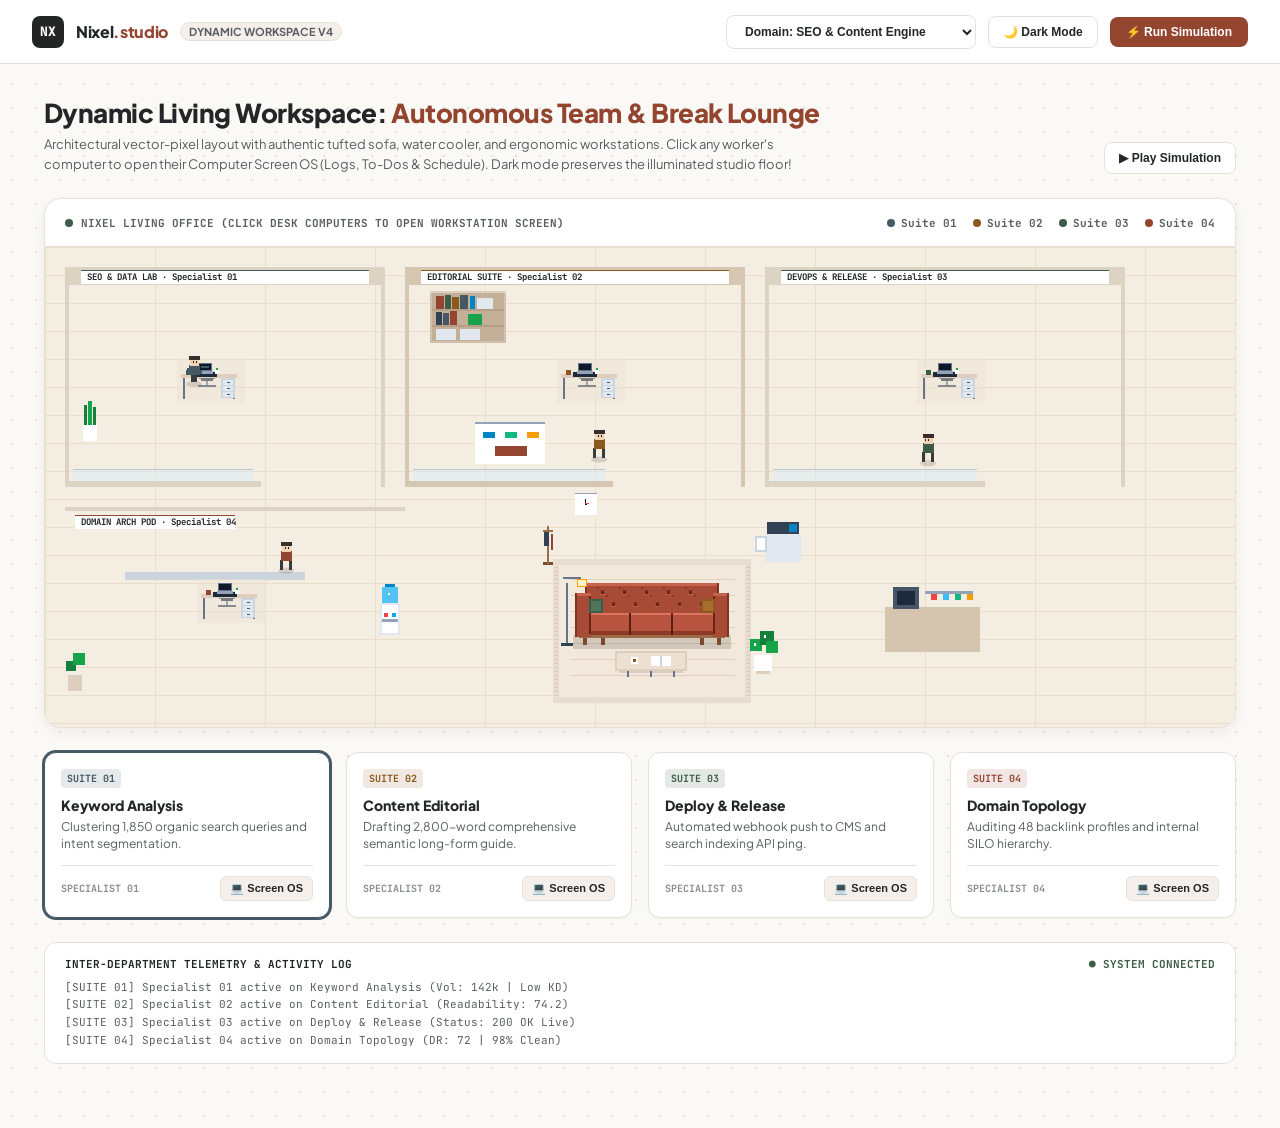
==== skill/templates/index.html @ 959ff59f "feat: add downloadable AI agent skill package and ponytail character styles" ====
<!DOCTYPE html>
<html lang="en">
<head>
  <meta charset="UTF-8">
  <meta name="viewport" content="width=device-width, initial-scale=1.0">
  <title>NIXEL - Dynamic Vector-Pixel Workspace Studio</title>
  <link rel="stylesheet" href="/css/nixel-office.css">
</head>
<body>

  <!-- Top Navigation Bar -->
  <header class="top-nav">
    <div class="brand-wrap">
      <div class="brand-badge">NX</div>
      <div class="brand-text">Nixel<span style="color:var(--accent-terracotta)">.studio</span></div>
      <span style="font-size:11px; font-weight:700; padding:2px 8px; border-radius:999px; background:var(--bg-card-subtle); color:var(--text-muted); border:1px solid var(--border-subtle);">
        DYNAMIC WORKSPACE V4
      </span>
    </div>

    <div class="nav-controls">
      <!-- Business Domain Switcher -->
      <select id="businessDomainSelect" class="theme-toggle-btn" style="cursor:pointer; font-weight:700;">
        <option value="seo">Domain: SEO &amp; Content Engine</option>
        <option value="ecommerce">Domain: E-Commerce &amp; DTC Store</option>
        <option value="saas">Domain: SaaS Engineering Squad</option>
      </select>

      <button id="themeToggleBtn" class="theme-toggle-btn">
        <span>🌙 Dark Mode</span>
      </button>
      <button class="btn-action" onclick="simulateOfficeWork()">
        <span>⚡ Run Simulation</span>
      </button>
    </div>
  </header>

  <!-- Main Workspace -->
  <main class="main-wrap">

    <!-- Hero Introduction -->
    <section class="hero-row">
      <div>
        <h1 id="heroTitle" class="hero-title">Dynamic Living Workspace: <span>Autonomous Team &amp; Break Lounge</span></h1>
        <p id="heroSub" class="hero-sub">
          Architectural vector-pixel layout with authentic tufted sofa, water cooler, and ergonomic workstations. Click any worker's computer to open their Computer Screen OS (Logs, To-Dos &amp; Schedule). Dark mode preserves the illuminated studio floor!
        </p>
      </div>
      <div>
        <button class="theme-toggle-btn" onclick="simulateOfficeWork()">
          <span>▶ Play Simulation</span>
        </button>
      </div>
    </section>

    <!-- Canvas Frame -->
    <section class="office-frame">
      <div class="office-header">
        <div style="display:flex; align-items:center; gap:8px;">
          <span style="width:8px; height:8px; border-radius:50%; background:var(--accent-sage);"></span>
          <span id="canvasHeaderLabel">NIXEL LIVING OFFICE (CLICK DESK COMPUTERS TO OPEN WORKSTATION SCREEN)</span>
        </div>
        <div class="room-legend">
          <div class="legend-tag"><span class="legend-dot" style="background:#445963;"></span> Suite 01</div>
          <div class="legend-tag"><span class="legend-dot" style="background:#8c581e;"></span> Suite 02</div>
          <div class="legend-tag"><span class="legend-dot" style="background:#3c5c48;"></span> Suite 03</div>
          <div class="legend-tag"><span class="legend-dot" style="background:#944530;"></span> Suite 04</div>
        </div>
      </div>

      <div class="canvas-box">
        <canvas id="officeCanvas"></canvas>

        <!-- Concise Character Hover Tooltip -->
        <div id="inspectTooltip" class="inspect-tooltip">
          <div id="ttRole" class="tt-role">KEYWORD ANALYST</div>
          <div id="ttName" class="tt-name">Specialist 01</div>
          <div id="ttAct" class="tt-act">
            <span id="ttActDot" class="tt-act-dot" style="background:var(--accent-sage);"></span>
            <span id="ttActText">Working at workstation</span>
          </div>
        </div>
      </div>
    </section>

    <!-- 4 Dynamic Role Cards -->
    <section id="roleCardsGrid" class="cards-row">
      <!-- Injected dynamically by nixel-office-app.js -->
    </section>

    <!-- Real-time Console Log -->
    <section class="console-box">
      <div class="console-header">
        <span>INTER-DEPARTMENT TELEMETRY &amp; ACTIVITY LOG</span>
        <span style="color:var(--accent-sage);">● SYSTEM CONNECTED</span>
      </div>
      <div id="consoleContent" class="console-lines">
        <!-- Injected dynamically by nixel-office-app.js -->
      </div>
    </section>

  </main>

  <!-- Modal: Realistic Workstation Computer Screen OS -->
  <div id="computerScreenModal" class="modal-overlay">
    <div class="screen-window">
      <!-- OS Window Titlebar -->
      <div class="screen-titlebar">
        <div class="screen-window-controls">
          <span id="screenCloseBtn" class="ctrl-dot ctrl-red" title="Close Screen"></span>
          <span class="ctrl-dot ctrl-yellow"></span>
          <span class="ctrl-dot ctrl-green"></span>
        </div>
        <div id="screenSysInfo" class="screen-sysinfo">WORKSTATION OS · SPECIALIST 01</div>
        <span id="screenSuiteBadge" style="font-family:'JetBrains Mono',monospace; font-size:10px; font-weight:700; color:var(--accent-sage);">
          ● ACTIVE
        </span>
      </div>

      <!-- OS App Navigation Tabs -->
      <div class="screen-tabs">
        <button class="screen-tab-btn active" data-tab="logs" onclick="switchScreenTab('logs')">📋 Activity Logs</button>
        <button class="screen-tab-btn" data-tab="todos" onclick="switchScreenTab('todos')">☑️ Task Checklist</button>
        <button class="screen-tab-btn" data-tab="schedule" onclick="switchScreenTab('schedule')">📅 Upcoming Schedule</button>
      </div>

      <!-- Screen Main Display Body -->
      <div id="screenBodyContent" class="screen-body">
        <!-- Injected dynamically based on selected tab and active role -->
      </div>
    </div>
  </div>

  <!-- Modular Scripts -->
  <script src="/js/nixel-office-assets.js"></script>
  <script src="/js/nixel-office-canvas.js"></script>
  <script src="/js/nixel-office-app.js"></script>
</body>
</html>
---- css/nixel-office.css ----
/* NIXEL - Contemporary Vector-Pixel Living Office Stylesheet */
@import url('https://fonts.googleapis.com/css2?family=Plus+Jakarta+Sans:wght@400;500;600;700;800&family=JetBrains+Mono:wght@500;700&display=swap');

:root {
  --bg-main: #FBF9F5;
  --bg-card: #FFFFFF;
  --bg-card-subtle: #F5EFEB;
  --text-main: #232526;
  --text-muted: #5A5D61;
  --text-subtle: #8A8D91;
  --border-subtle: #E8E1D7;
  --border-focus: #232526;
  --accent-terracotta: #944530;
  --accent-sage: #3C5C48;
  --accent-ochre: #8C581E;
  --accent-slate: #445963;
  --shadow-sm: 0 1px 2px rgba(35, 37, 38, 0.04);
  --shadow-md: 0 4px 12px rgba(35, 37, 38, 0.06);
  --shadow-popover: 0 8px 24px rgba(35, 37, 38, 0.12);
}

[data-theme="dark"] {
  --bg-main: #18191A;
  --bg-card: #212325;
  --bg-card-subtle: #292B2E;
  --text-main: #F5F2EB;
  --text-muted: #A3A7AD;
  --text-subtle: #6E737A;
  --border-subtle: #323538;
  --border-focus: #F5F2EB;
  --shadow-sm: 0 1px 3px rgba(0, 0, 0, 0.3);
  --shadow-md: 0 4px 14px rgba(0, 0, 0, 0.4);
  --shadow-popover: 0 8px 28px rgba(0, 0, 0, 0.5);
}

* { box-sizing: border-box; margin: 0; padding: 0; }
body {
  font-family: 'Plus Jakarta Sans', sans-serif;
  background-color: var(--bg-main);
  color: var(--text-main);
  min-height: 100vh;
  transition: background-color 0.25s ease, color 0.25s ease;
  background-image: radial-gradient(var(--border-subtle) 1px, transparent 1px);
  background-size: 24px 24px;
}

.top-nav {
  height: 64px;
  border-bottom: 1px solid var(--border-subtle);
  background: var(--bg-card);
  display: flex;
  align-items: center;
  justify-content: space-between;
  padding: 0 32px;
}

.brand-wrap { display: flex; align-items: center; gap: 12px; }
.brand-badge {
  width: 32px; height: 32px; border-radius: 8px;
  background: var(--text-main); color: var(--bg-main);
  display: flex; align-items: center; justify-content: center;
  font-family: 'JetBrains Mono', monospace; font-weight: 800; font-size: 13px;
}
.brand-text { font-size: 16px; font-weight: 800; letter-spacing: -0.02em; }
.nav-controls { display: flex; align-items: center; gap: 12px; }

.theme-toggle-btn {
  padding: 8px 14px; border-radius: 8px; border: 1px solid var(--border-subtle);
  background: var(--bg-card); color: var(--text-main); font-size: 12px;
  font-weight: 600; cursor: pointer; display: flex; align-items: center; gap: 6px;
}
.btn-action {
  padding: 8px 16px; border-radius: 8px; border: none;
  background: var(--accent-terracotta); color: #FFF; font-size: 12px;
  font-weight: 700; cursor: pointer;
}

.main-wrap { max-width: 1240px; margin: 0 auto; padding: 32px 24px 64px; }
.hero-row { display: flex; justify-content: space-between; align-items: flex-end; margin-bottom: 24px; gap: 24px; }
.hero-title { font-size: 26px; font-weight: 800; letter-spacing: -0.02em; margin-bottom: 6px; }
.hero-title span { color: var(--accent-terracotta); }
.hero-sub { font-size: 13px; color: var(--text-muted); max-width: 760px; line-height: 1.5; }

.office-frame {
  background: var(--bg-card);
  border: 1px solid var(--border-subtle);
  border-radius: 16px;
  box-shadow: var(--shadow-md);
  margin-bottom: 24px;
  overflow: hidden;
}

.office-header {
  height: 48px; border-bottom: 1px solid var(--border-subtle);
  display: flex; align-items: center; justify-content: space-between;
  padding: 0 20px; font-size: 11px; font-family: 'JetBrains Mono', monospace;
  font-weight: 700; color: var(--text-muted);
}
.room-legend { display: flex; gap: 16px; }
.legend-tag { display: flex; align-items: center; gap: 6px; font-size: 11px; }
.legend-dot { width: 8px; height: 8px; border-radius: 50%; }

.canvas-box { position: relative; width: 100%; height: 480px; background: #F5EEE3; }
#officeCanvas { width: 100%; height: 100%; display: block; image-rendering: pixelated; }

/* Concise Character Hover Tooltip */
.inspect-tooltip {
  position: absolute; top: 16px; left: 20px;
  background: rgba(255, 255, 255, 0.95);
  backdrop-filter: blur(8px);
  border: 1px solid rgba(0, 0, 0, 0.08);
  border-radius: 8px; padding: 8px 12px;
  box-shadow: 0 6px 18px rgba(0, 0, 0, 0.12);
  pointer-events: none; opacity: 0; transform: translateY(4px);
  transition: opacity 0.15s ease, transform 0.15s ease;
  z-index: 50; min-width: 170px; max-width: 250px; color: #232526;
}
.inspect-tooltip.show { opacity: 1; transform: translateY(0); }
.tt-role { font-size: 10px; font-family: 'JetBrains Mono', monospace; font-weight: 700; text-transform: uppercase; margin-bottom: 2px; }
.tt-name { font-size: 13px; font-weight: 800; color: #18191A; margin-bottom: 4px; }
.tt-act { font-size: 11px; color: #4B5563; display: flex; align-items: center; gap: 5px; line-height: 1.3; }
.tt-act-dot { width: 6px; height: 6px; border-radius: 50%; display: inline-block; flex-shrink: 0; }

/* Workflow Cards Row */
.cards-row { display: grid; grid-template-columns: repeat(4, 1fr); gap: 16px; margin-bottom: 24px; }
.room-card {
  background: var(--bg-card); border: 1px solid var(--border-subtle);
  border-radius: 12px; padding: 16px; box-shadow: var(--shadow-sm);
  cursor: pointer; transition: all 0.2s ease; display: flex; flex-direction: column;
}
.room-card:hover { transform: translateY(-2px); box-shadow: var(--shadow-md); border-color: var(--border-focus); }
.room-card.active { border-color: var(--border-focus); box-shadow: 0 0 0 2px var(--border-focus); }
.card-room-badge {
  font-family: 'JetBrains Mono', monospace; font-size: 10px; font-weight: 700;
  padding: 3px 6px; border-radius: 4px; width: fit-content; margin-bottom: 8px;
}
.card-title { font-size: 14px; font-weight: 800; margin-bottom: 4px; }
.card-text { font-size: 12px; color: var(--text-muted); line-height: 1.45; margin-bottom: 12px; flex-grow: 1; }
.card-actions { display: flex; justify-content: space-between; align-items: center; padding-top: 10px; border-top: 1px solid var(--border-subtle); }
.card-role-label { font-size: 10px; font-family: 'JetBrains Mono', monospace; font-weight: 700; color: var(--text-subtle); }
.btn-open-screen {
  font-size: 11px; font-weight: 700; padding: 5px 9px; border-radius: 6px;
  border: 1px solid var(--border-subtle); background: var(--bg-card-subtle);
  color: var(--text-main); cursor: pointer; display: flex; align-items: center; gap: 4px;
}
.btn-open-screen:hover { background: var(--text-main); color: var(--bg-main); }

/* Computer Screen Modal Window (Realistic Workstation Screen OS) */
.modal-overlay {
  position: fixed; inset: 0; background: rgba(0, 0, 0, 0.65);
  backdrop-filter: blur(6px); display: none; align-items: center;
  justify-content: center; z-index: 100; padding: 20px;
}
.modal-overlay.open { display: flex; }
.screen-window {
  background: #1E2227; border: 2px solid #333842;
  border-radius: 12px; width: 100%; max-width: 660px;
  box-shadow: 0 24px 48px rgba(0, 0, 0, 0.6); overflow: hidden;
  color: #ECEFF4; font-family: 'Plus Jakarta Sans', sans-serif;
  animation: screenPop 0.2s cubic-bezier(0.16, 1, 0.3, 1);
}
@keyframes screenPop {
  from { opacity: 0; transform: scale(0.95) translateY(12px); }
  to { opacity: 1; transform: scale(1) translateY(0); }
}
.screen-titlebar {
  background: #181B1F; padding: 10px 16px; border-bottom: 1px solid #2B303A;
  display: flex; align-items: center; justify-content: space-between;
}
.screen-window-controls { display: flex; gap: 7px; align-items: center; }
.ctrl-dot { width: 11px; height: 11px; border-radius: 50%; display: inline-block; }
.ctrl-red { background: #FF5F56; cursor: pointer; }
.ctrl-yellow { background: #FFBD2E; }
.ctrl-green { background: #27C93F; }
.screen-sysinfo { font-family: 'JetBrains Mono', monospace; font-size: 11px; color: #8F96A3; font-weight: 600; }

.screen-tabs {
  background: #23272E; padding: 0 16px; display: flex; gap: 4px;
  border-bottom: 1px solid #2B303A;
}
.screen-tab-btn {
  background: transparent; border: none; padding: 10px 14px;
  color: #8F96A3; font-size: 12px; font-weight: 700; cursor: pointer;
  border-bottom: 2px solid transparent; transition: all 0.15s ease;
}
.screen-tab-btn.active { color: #ECEFF4; border-bottom-color: var(--accent-terracotta); background: #1E2227; }
.screen-tab-btn:hover { color: #FFF; }

.screen-body { padding: 20px; max-height: 400px; overflow-y: auto; background: #1E2227; }

/* Timeline Logs */
.screen-timeline { display: flex; flex-direction: column; gap: 12px; position: relative; }
.timeline-item { display: flex; gap: 12px; align-items: flex-start; }
.tl-dot {
  width: 20px; height: 20px; border-radius: 50%;
  display: flex; align-items: center; justify-content: center;
  font-size: 10px; font-weight: 800; flex-shrink: 0; margin-top: 1px;
}
.tl-time { font-family: 'JetBrains Mono', monospace; font-size: 10px; color: #7E8694; margin-bottom: 2px; }
.tl-text { font-size: 13px; line-height: 1.4; color: #D8DEE9; }

/* Checklist To-Dos */
.todo-group { display: flex; flex-direction: column; gap: 10px; }
.todo-row {
  display: flex; align-items: center; gap: 12px; padding: 10px 14px;
  background: #252A32; border-radius: 8px; border: 1px solid #2F3540;
}
.todo-check {
  width: 18px; height: 18px; border-radius: 4px; border: 1.5px solid #4C566A;
  display: flex; align-items: center; justify-content: center; font-size: 11px;
  color: #FFF; flex-shrink: 0;
}
.todo-check.done { background: #3C5C48; border-color: #3C5C48; }
.todo-label { font-size: 13px; flex-grow: 1; color: #E5E9F0; }
.todo-label.completed { text-decoration: line-through; color: #7E8694; }
.todo-tag {
  font-family: 'JetBrains Mono', monospace; font-size: 10px; font-weight: 700;
  padding: 2px 6px; border-radius: 4px; background: rgba(255,255,255,0.08);
}

.console-box {
  background: var(--bg-card); border: 1px solid var(--border-subtle);
  border-radius: 12px; padding: 14px 20px;
}
.console-header {
  font-family: 'JetBrains Mono', monospace; font-size: 11px; font-weight: 700;
  display: flex; justify-content: space-between; margin-bottom: 8px;
}
.console-lines {
  font-family: 'JetBrains Mono', monospace; font-size: 11px; line-height: 1.6;
  color: var(--text-muted);
}
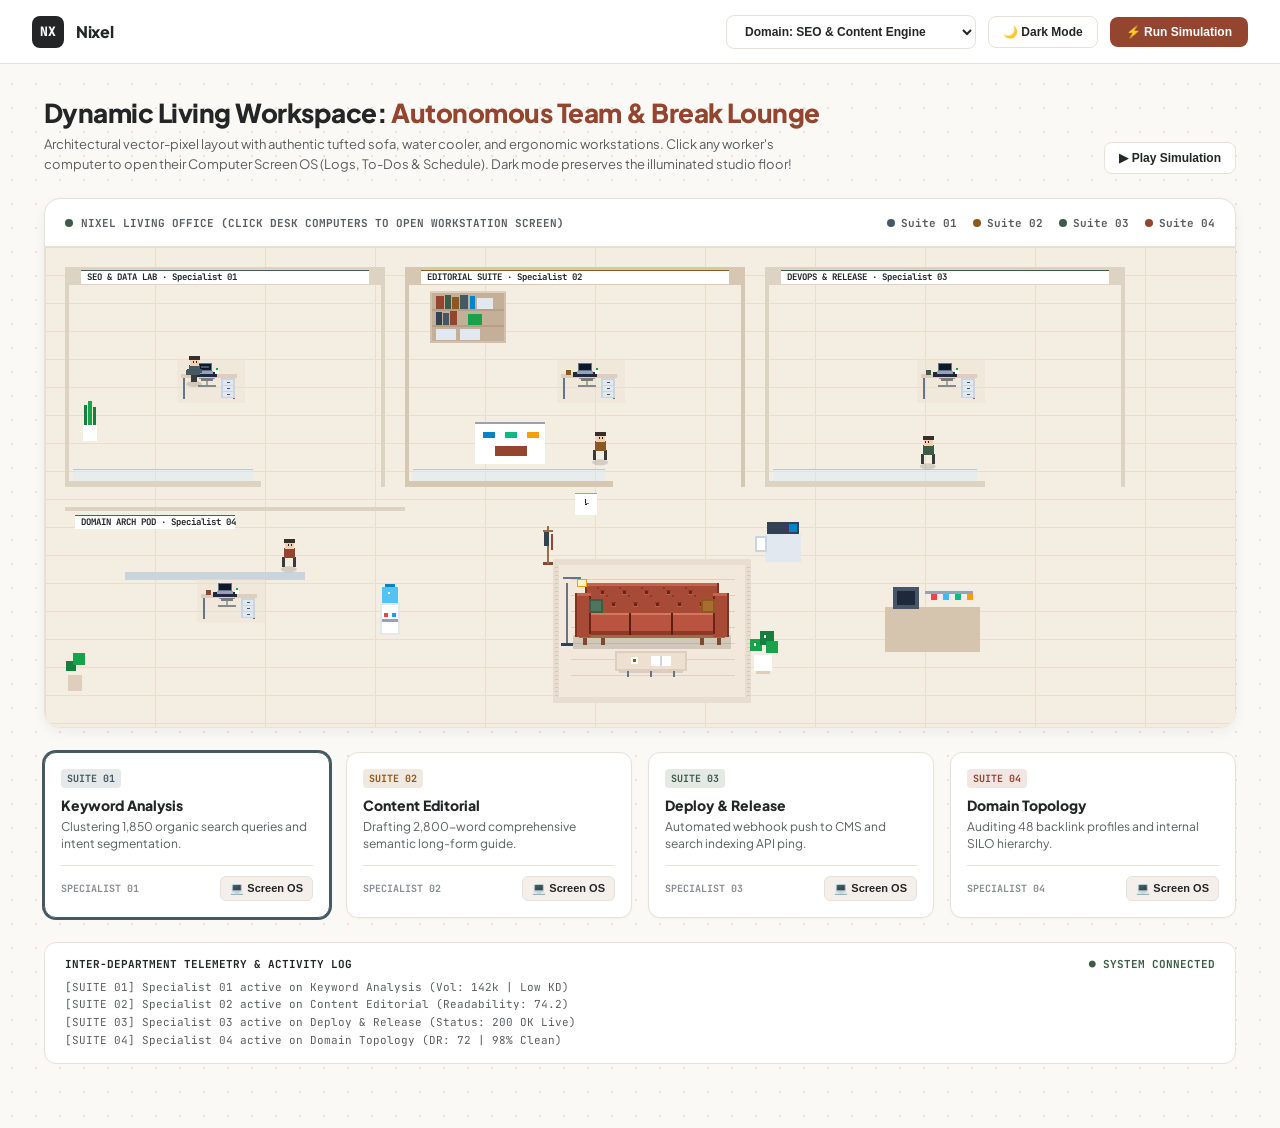
==== commit 294e301e: "docs: clean brand header, link template files in DESIGN.md, and streamline skill install" ====
--- a/skill/templates/index.html
+++ b/skill/templates/index.html
@@ -12,10 +12,7 @@
   <header class="top-nav">
     <div class="brand-wrap">
       <div class="brand-badge">NX</div>
-      <div class="brand-text">Nixel<span style="color:var(--accent-terracotta)">.studio</span></div>
-      <span style="font-size:11px; font-weight:700; padding:2px 8px; border-radius:999px; background:var(--bg-card-subtle); color:var(--text-muted); border:1px solid var(--border-subtle);">
-        DYNAMIC WORKSPACE V4
-      </span>
+      <div class="brand-text">Nixel</div>
     </div>
 
     <div class="nav-controls">
